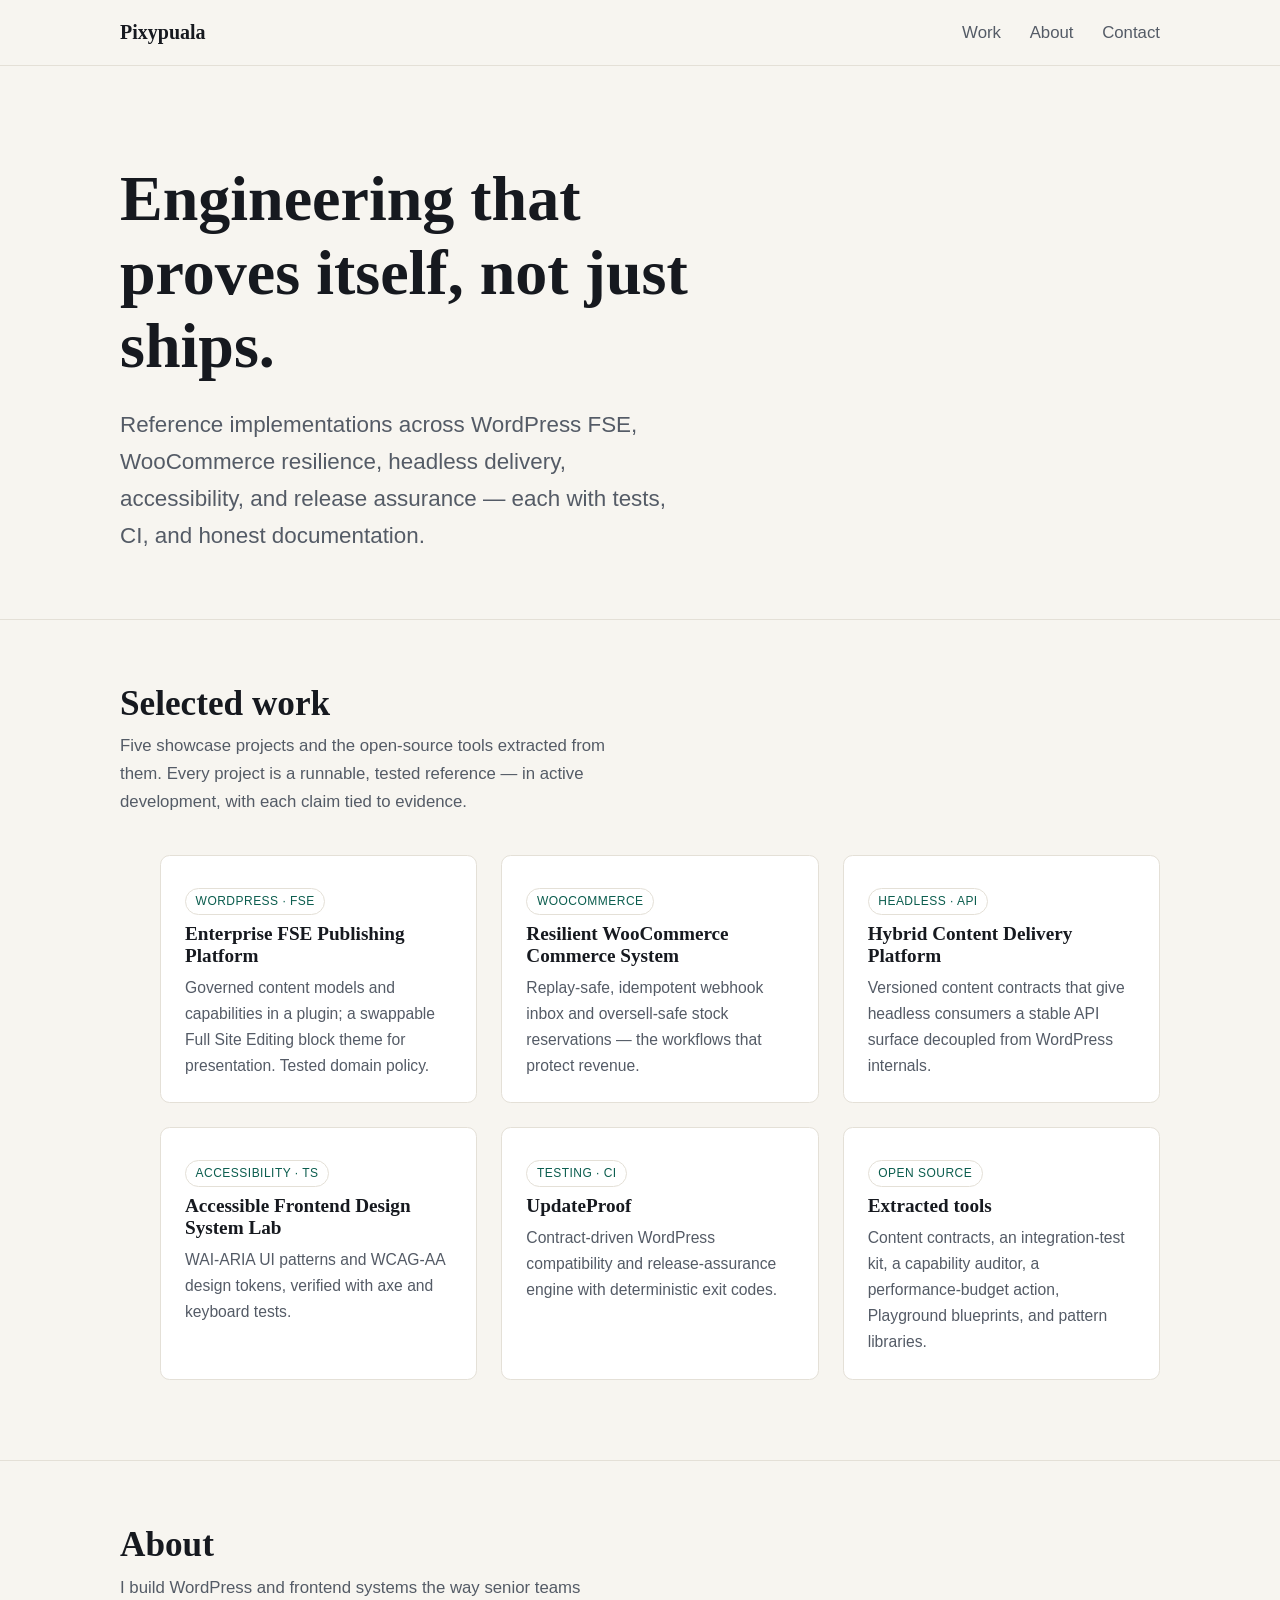
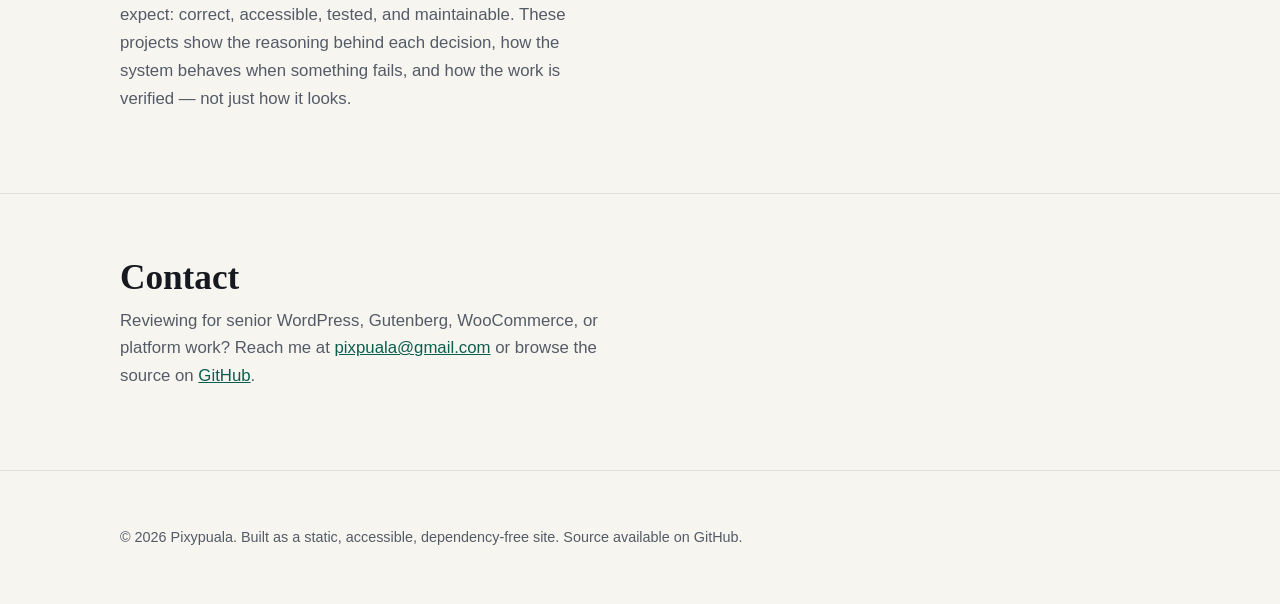
==== site/index.html @ 7f557cb7 "feat: accessible, dependency-free static portfolio site - site/index.html: semantic single-page port" ====
<!doctype html>
<html lang="en">
<head>
	<meta charset="utf-8">
	<meta name="viewport" content="width=device-width, initial-scale=1">
	<title>Pixypuala — WordPress & frontend engineering portfolio</title>
	<meta name="description" content="Reference implementations demonstrating senior WordPress, Gutenberg, WooCommerce, headless, accessibility, and release-engineering work.">
	<link rel="stylesheet" href="styles.css">
</head>
<body>
	<a class="skip-link" href="#main">Skip to content</a>

	<header class="site-header">
		<div class="wrap">
			<a class="brand" href="#top">Pixypuala</a>
			<nav class="site-nav" aria-label="Primary">
				<a href="#work">Work</a>
				<a href="#about">About</a>
				<a href="#contact">Contact</a>
			</nav>
		</div>
	</header>

	<main id="main">
		<section class="hero" id="top">
			<div class="wrap">
				<h1>Engineering that proves itself, not just ships.</h1>
				<p>Reference implementations across WordPress FSE, WooCommerce resilience, headless delivery, accessibility, and release assurance — each with tests, CI, and honest documentation.</p>
			</div>
		</section>

		<section class="section" id="work">
			<div class="wrap">
				<h2>Selected work</h2>
				<p class="lead">Five showcase projects and the open-source tools extracted from them. Every project is a runnable, tested reference — in active development, with each claim tied to evidence.</p>

				<ul class="grid" role="list">
					<li class="card">
						<span class="tag">WordPress · FSE</span>
						<h3><a class="stretched" href="https://github.com/pixypuala/enterprise-fse-publishing-platform">Enterprise FSE Publishing Platform</a></h3>
						<p>Governed content models and capabilities in a plugin; a swappable Full Site Editing block theme for presentation. Tested domain policy.</p>
					</li>
					<li class="card">
						<span class="tag">WooCommerce</span>
						<h3><a class="stretched" href="https://github.com/pixypuala/resilient-woocommerce-commerce-system">Resilient WooCommerce Commerce System</a></h3>
						<p>Replay-safe, idempotent webhook inbox and oversell-safe stock reservations — the workflows that protect revenue.</p>
					</li>
					<li class="card">
						<span class="tag">Headless · API</span>
						<h3><a class="stretched" href="https://github.com/pixypuala/hybrid-wordpress-content-delivery-platform">Hybrid Content Delivery Platform</a></h3>
						<p>Versioned content contracts that give headless consumers a stable API surface decoupled from WordPress internals.</p>
					</li>
					<li class="card">
						<span class="tag">Accessibility · TS</span>
						<h3><a class="stretched" href="https://github.com/pixypuala/accessible-frontend-design-system-lab">Accessible Frontend Design System Lab</a></h3>
						<p>WAI-ARIA UI patterns and WCAG-AA design tokens, verified with axe and keyboard tests.</p>
					</li>
					<li class="card">
						<span class="tag">Testing · CI</span>
						<h3><a class="stretched" href="https://github.com/pixypuala/updateproof">UpdateProof</a></h3>
						<p>Contract-driven WordPress compatibility and release-assurance engine with deterministic exit codes.</p>
					</li>
					<li class="card">
						<span class="tag">Open source</span>
						<h3><a class="stretched" href="https://github.com/pixypuala?tab=repositories">Extracted tools</a></h3>
						<p>Content contracts, an integration-test kit, a capability auditor, a performance-budget action, Playground blueprints, and pattern libraries.</p>
					</li>
				</ul>
			</div>
		</section>

		<section class="section" id="about">
			<div class="wrap">
				<h2>About</h2>
				<p class="lead">I build WordPress and frontend systems the way senior teams expect: correct, accessible, tested, and maintainable. These projects show the reasoning behind each decision, how the system behaves when something fails, and how the work is verified — not just how it looks.</p>
			</div>
		</section>

		<section class="section" id="contact">
			<div class="wrap">
				<h2>Contact</h2>
				<p class="lead">Reviewing for senior WordPress, Gutenberg, WooCommerce, or platform work? Reach me at <a href="mailto:pixpuala@gmail.com">pixpuala@gmail.com</a> or browse the source on <a href="https://github.com/pixypuala">GitHub</a>.</p>
			</div>
		</section>
	</main>

	<footer class="site-footer">
		<div class="wrap">
			<p>© 2026 Pixypuala. Built as a static, accessible, dependency-free site. Source available on GitHub.</p>
		</div>
	</footer>

	<button id="to-top" type="button" aria-label="Scroll back to top" hidden>↑</button>

	<script>
		// Progressive enhancement: reveal the scroll-to-top control past 600px and
		// hide it near the top. No dependencies; respects the user's scroll.
		(function () {
			var btn = document.getElementById('to-top');
			if (!btn) { return; }
			btn.hidden = false;
			function update() {
				if (window.scrollY > 600) { btn.classList.add('is-visible'); }
				else if (window.scrollY < 200) { btn.classList.remove('is-visible'); }
			}
			window.addEventListener('scroll', update, { passive: true });
			btn.addEventListener('click', function () {
				window.scrollTo({ top: 0, behavior: 'smooth' });
			});
			update();
		})();
	</script>
</body>
</html>
---- site/styles.css ----
/*
 * Portfolio styles — token-driven, accessible, responsive, light + dark.
 *
 * All colour/spacing/type decisions come from CSS custom properties so light
 * and dark stay consistent by construction. Contrast pairs meet WCAG AA.
 */

:root {
	--bg: #f7f5f0;
	--surface: #ffffff;
	--text: #16191f;          /* ~15:1 on --bg */
	--muted: #545b66;         /* ~7:1 on --bg  */
	--accent: #0b5d4e;        /* ~6.2:1 on --bg */
	--accent-strong: #083f36;
	--line: #e4e0d7;
	--focus: #1a6dff;

	--space-1: 0.5rem;
	--space-2: 1rem;
	--space-3: 1.5rem;
	--space-4: 2.5rem;
	--space-5: 4rem;
	--space-6: 6rem;
	--radius: 0.6rem;
	--maxw: 68rem;

	--font-display: "Iowan Old Style", "Palatino Linotype", Palatino, Georgia, serif;
	--font-body: -apple-system, BlinkMacSystemFont, "Segoe UI", Helvetica, Arial, sans-serif;
}

@media (prefers-color-scheme: dark) {
	:root {
		--bg: #12151b;
		--surface: #1a1f27;
		--text: #edf0f4;
		--muted: #a6afbd;
		--accent: #4fd1b5;
		--accent-strong: #7fe3cd;
		--line: #2b323d;
		--focus: #78a9ff;
	}
}

*, *::before, *::after { box-sizing: border-box; }

html { scroll-behavior: smooth; }
@media (prefers-reduced-motion: reduce) {
	html { scroll-behavior: auto; }
	* { animation-duration: 0.001ms !important; transition-duration: 0.001ms !important; }
}

body {
	margin: 0;
	background: var(--bg);
	color: var(--text);
	font-family: var(--font-body);
	font-size: 1.05rem;
	line-height: 1.65;
	-webkit-font-smoothing: antialiased;
}

h1, h2, h3 { font-family: var(--font-display); font-weight: 600; line-height: 1.15; }

a { color: var(--accent); }
a:hover { color: var(--accent-strong); }

:focus-visible { outline: 2px solid var(--focus); outline-offset: 3px; border-radius: 2px; }

/* Skip link for keyboard users. */
.skip-link {
	position: absolute;
	left: -999px;
	top: 0;
	background: var(--surface);
	color: var(--text);
	padding: var(--space-1) var(--space-2);
	border: 1px solid var(--line);
	border-radius: var(--radius);
	z-index: 10;
}
.skip-link:focus { left: var(--space-2); top: var(--space-2); }

.wrap { max-width: var(--maxw); margin-inline: auto; padding-inline: var(--space-3); }

/* Header */
.site-header {
	border-bottom: 1px solid var(--line);
	background: color-mix(in srgb, var(--bg) 85%, transparent);
	position: sticky; top: 0; backdrop-filter: blur(8px); z-index: 5;
}
.site-header .wrap { display: flex; align-items: center; justify-content: space-between; padding-block: var(--space-2); }
.brand { font-family: var(--font-display); font-size: 1.25rem; font-weight: 600; text-decoration: none; color: var(--text); }
.site-nav a { margin-left: var(--space-3); text-decoration: none; color: var(--muted); }
.site-nav a:hover { color: var(--text); }

/* Hero */
.hero { padding-block: var(--space-6) var(--space-5); }
.hero h1 { font-size: clamp(2.4rem, 6vw, 4rem); margin: 0 0 var(--space-3); max-width: 18ch; }
.hero p { font-size: clamp(1.1rem, 2.5vw, 1.4rem); color: var(--muted); max-width: 46ch; margin: 0; }

/* Sections */
.section { padding-block: var(--space-5); border-top: 1px solid var(--line); }
.section h2 { font-size: clamp(1.6rem, 4vw, 2.2rem); margin: 0 0 var(--space-1); }
.section > .wrap > p.lead { color: var(--muted); max-width: 52ch; margin-top: 0; }

/* Project grid */
.grid { display: grid; gap: var(--space-3); grid-template-columns: repeat(auto-fill, minmax(17rem, 1fr)); margin-top: var(--space-4); }
.card {
	background: var(--surface);
	border: 1px solid var(--line);
	border-radius: var(--radius);
	padding: var(--space-3);
	display: flex; flex-direction: column; gap: var(--space-1);
}
.card h3 { font-size: 1.2rem; margin: 0; }
.card p { color: var(--muted); margin: 0; font-size: 0.98rem; }
.card .tag {
	align-self: flex-start;
	font-size: 0.75rem; letter-spacing: 0.04em; text-transform: uppercase;
	color: var(--accent); border: 1px solid var(--line); border-radius: 999px;
	padding: 0.15rem 0.6rem; margin-top: var(--space-1);
}
.card a.stretched { text-decoration: none; color: inherit; }
.card:focus-within { border-color: var(--accent); }

/* Footer */
.site-footer { border-top: 1px solid var(--line); padding-block: var(--space-4); color: var(--muted); font-size: 0.9rem; }

/* Scroll-to-top */
#to-top {
	position: fixed; right: var(--space-3); bottom: var(--space-3);
	width: 44px; height: 44px; border-radius: 999px;
	background: var(--accent); color: var(--surface);
	border: none; cursor: pointer; font-size: 1.2rem; line-height: 1;
	opacity: 0; transform: scale(0.85); pointer-events: none;
	transition: opacity 0.2s ease, transform 0.2s ease;
}
#to-top.is-visible { opacity: 1; transform: scale(1); pointer-events: auto; }
#to-top:hover { background: var(--accent-strong); }
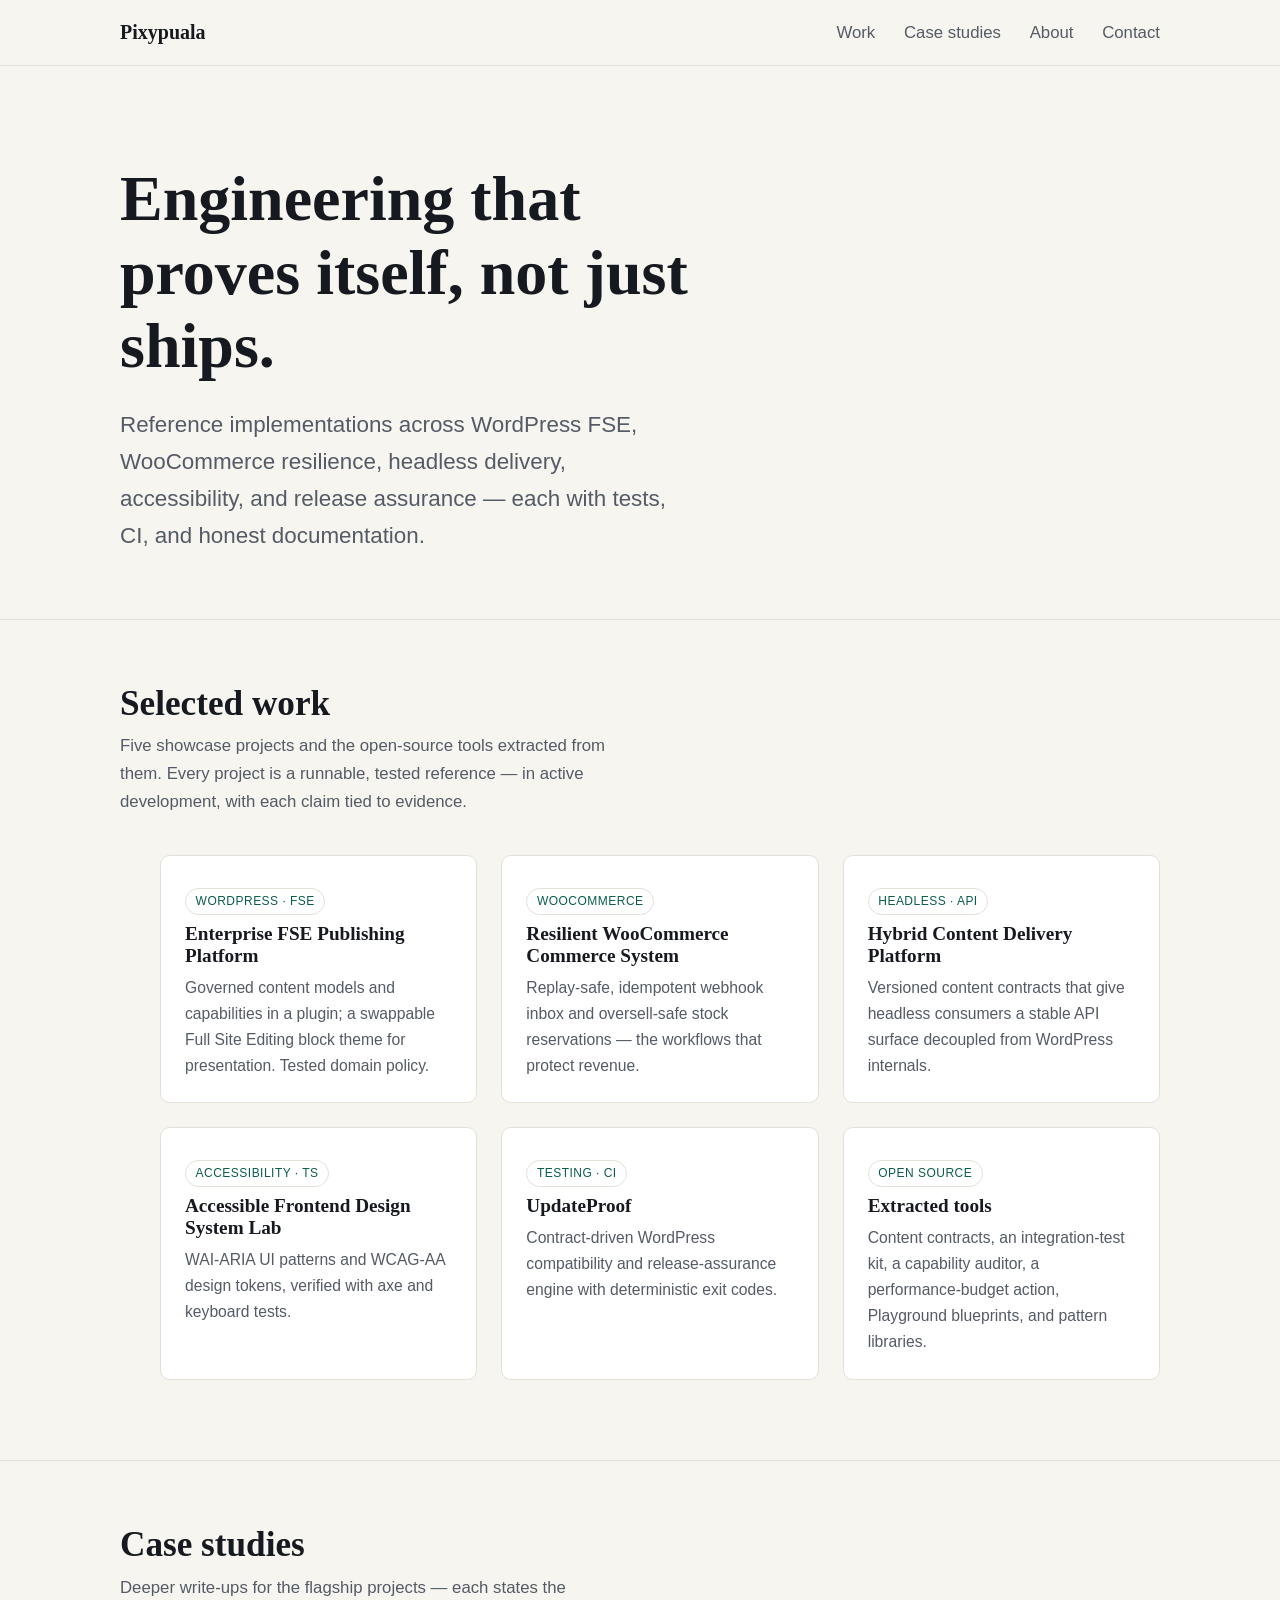
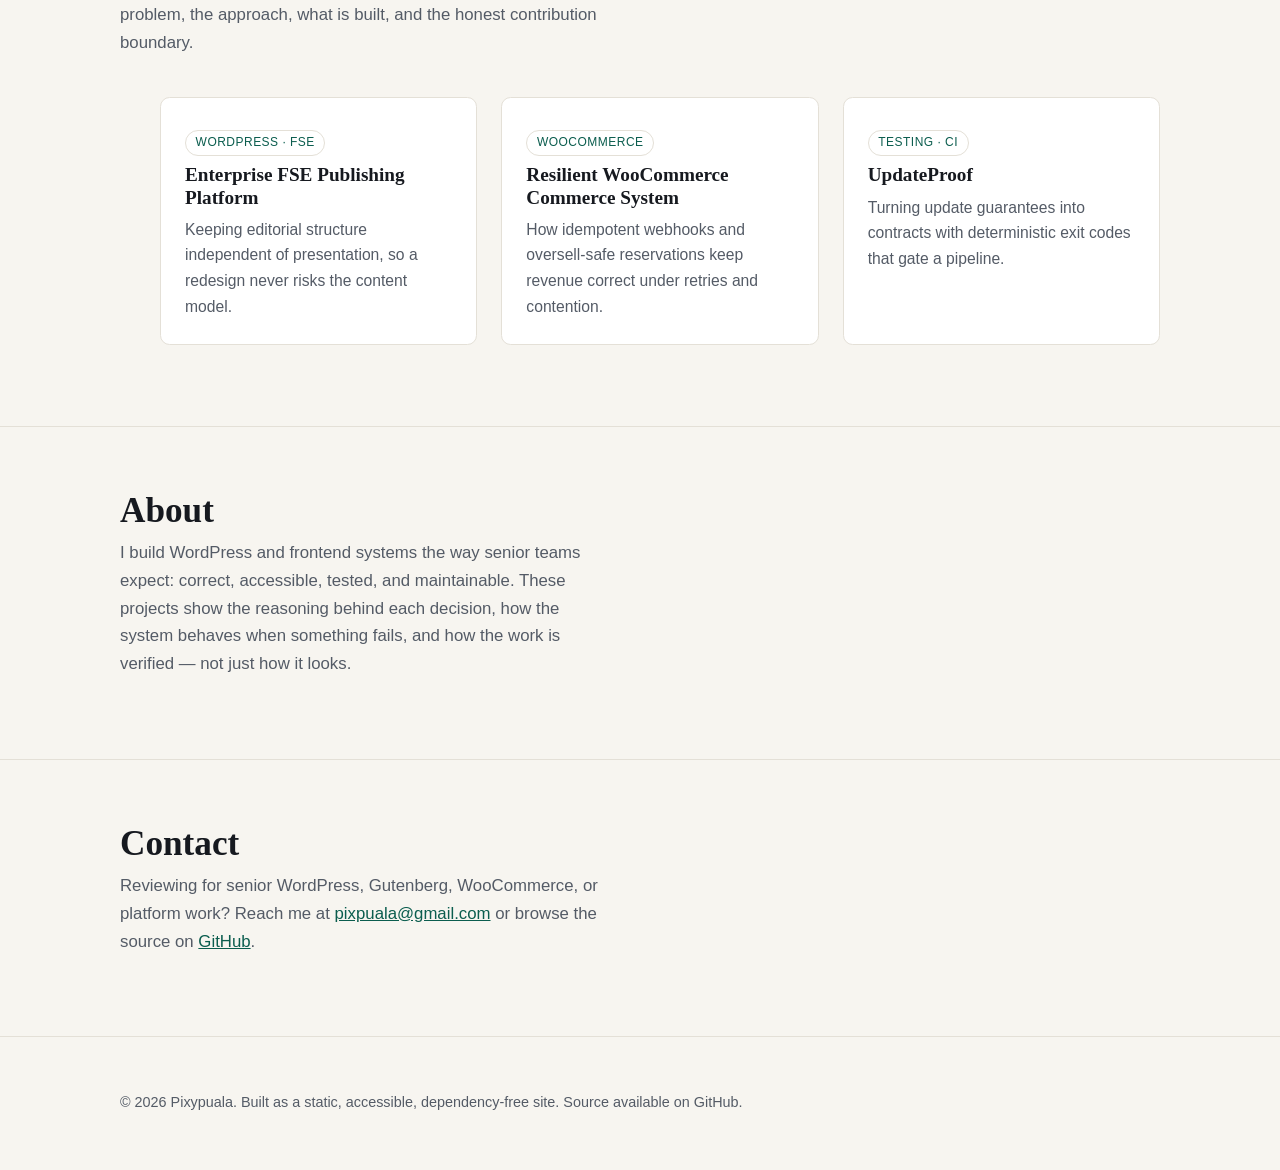
==== commit 86404b71: "feat(site): add flagship case studies and on-brand OG image Add per-project case-study pages under s" ====
--- a/site/index.html
+++ b/site/index.html
@@ -5,6 +5,15 @@
 	<meta name="viewport" content="width=device-width, initial-scale=1">
 	<title>Pixypuala — WordPress & frontend engineering portfolio</title>
 	<meta name="description" content="Reference implementations demonstrating senior WordPress, Gutenberg, WooCommerce, headless, accessibility, and release-engineering work.">
+	<meta property="og:type" content="website">
+	<meta property="og:title" content="Pixypuala — WordPress & frontend engineering portfolio">
+	<meta property="og:description" content="Reference implementations demonstrating senior WordPress, Gutenberg, WooCommerce, headless, accessibility, and release-engineering work.">
+	<meta property="og:url" content="https://pixypuala.github.io/portfolio-website/">
+	<meta property="og:image" content="https://pixypuala.github.io/portfolio-website/og-image.svg">
+	<meta name="twitter:card" content="summary_large_image">
+	<meta name="twitter:title" content="Pixypuala — WordPress & frontend engineering portfolio">
+	<meta name="twitter:description" content="Reference implementations demonstrating senior WordPress, Gutenberg, WooCommerce, headless, accessibility, and release-engineering work.">
+	<meta name="twitter:image" content="https://pixypuala.github.io/portfolio-website/og-image.svg">
 	<link rel="stylesheet" href="styles.css">
 </head>
 <body>
@@ -15,6 +24,7 @@
 			<a class="brand" href="#top">Pixypuala</a>
 			<nav class="site-nav" aria-label="Primary">
 				<a href="#work">Work</a>
+				<a href="#case-studies">Case studies</a>
 				<a href="#about">About</a>
 				<a href="#contact">Contact</a>
 			</nav>
@@ -69,6 +79,31 @@
 			</div>
 		</section>
 
+		<section class="section" id="case-studies">
+			<div class="wrap">
+				<h2>Case studies</h2>
+				<p class="lead">Deeper write-ups for the flagship projects — each states the problem, the approach, what is built, and the honest contribution boundary.</p>
+
+				<ul class="grid" role="list">
+					<li class="card">
+						<span class="tag">WordPress · FSE</span>
+						<h3><a class="stretched" href="case-studies/enterprise-fse-publishing.html">Enterprise FSE Publishing Platform</a></h3>
+						<p>Keeping editorial structure independent of presentation, so a redesign never risks the content model.</p>
+					</li>
+					<li class="card">
+						<span class="tag">WooCommerce</span>
+						<h3><a class="stretched" href="case-studies/resilient-woocommerce.html">Resilient WooCommerce Commerce System</a></h3>
+						<p>How idempotent webhooks and oversell-safe reservations keep revenue correct under retries and contention.</p>
+					</li>
+					<li class="card">
+						<span class="tag">Testing · CI</span>
+						<h3><a class="stretched" href="case-studies/updateproof.html">UpdateProof</a></h3>
+						<p>Turning update guarantees into contracts with deterministic exit codes that gate a pipeline.</p>
+					</li>
+				</ul>
+			</div>
+		</section>
+
 		<section class="section" id="about">
 			<div class="wrap">
 				<h2>About</h2>
--- a/site/styles.css
+++ b/site/styles.css
@@ -123,6 +123,21 @@
 .card a.stretched { text-decoration: none; color: inherit; }
 .card:focus-within { border-color: var(--accent); }
 
+/* Case-study article */
+.breadcrumb { color: var(--muted); font-size: 0.9rem; margin: 0 0 var(--space-2); text-transform: uppercase; letter-spacing: 0.04em; }
+.cs-meta {
+	display: flex; flex-wrap: wrap; gap: var(--space-1) var(--space-3);
+	list-style: none; padding: 0; margin: var(--space-3) 0 0;
+	color: var(--muted); font-size: 0.9rem;
+}
+.cs-body { max-width: 62ch; }
+.cs-body h2 { font-size: clamp(1.4rem, 3vw, 1.9rem); margin: var(--space-4) 0 var(--space-1); }
+.cs-body p { color: var(--muted); }
+.cs-body ul { margin: 0; padding-left: 1.2rem; }
+.cs-body li { color: var(--muted); margin-bottom: var(--space-1); }
+.cs-body a { color: var(--accent); }
+.cs-body a:hover { color: var(--accent-strong); }
+
 /* Footer */
 .site-footer { border-top: 1px solid var(--line); padding-block: var(--space-4); color: var(--muted); font-size: 0.9rem; }
 
